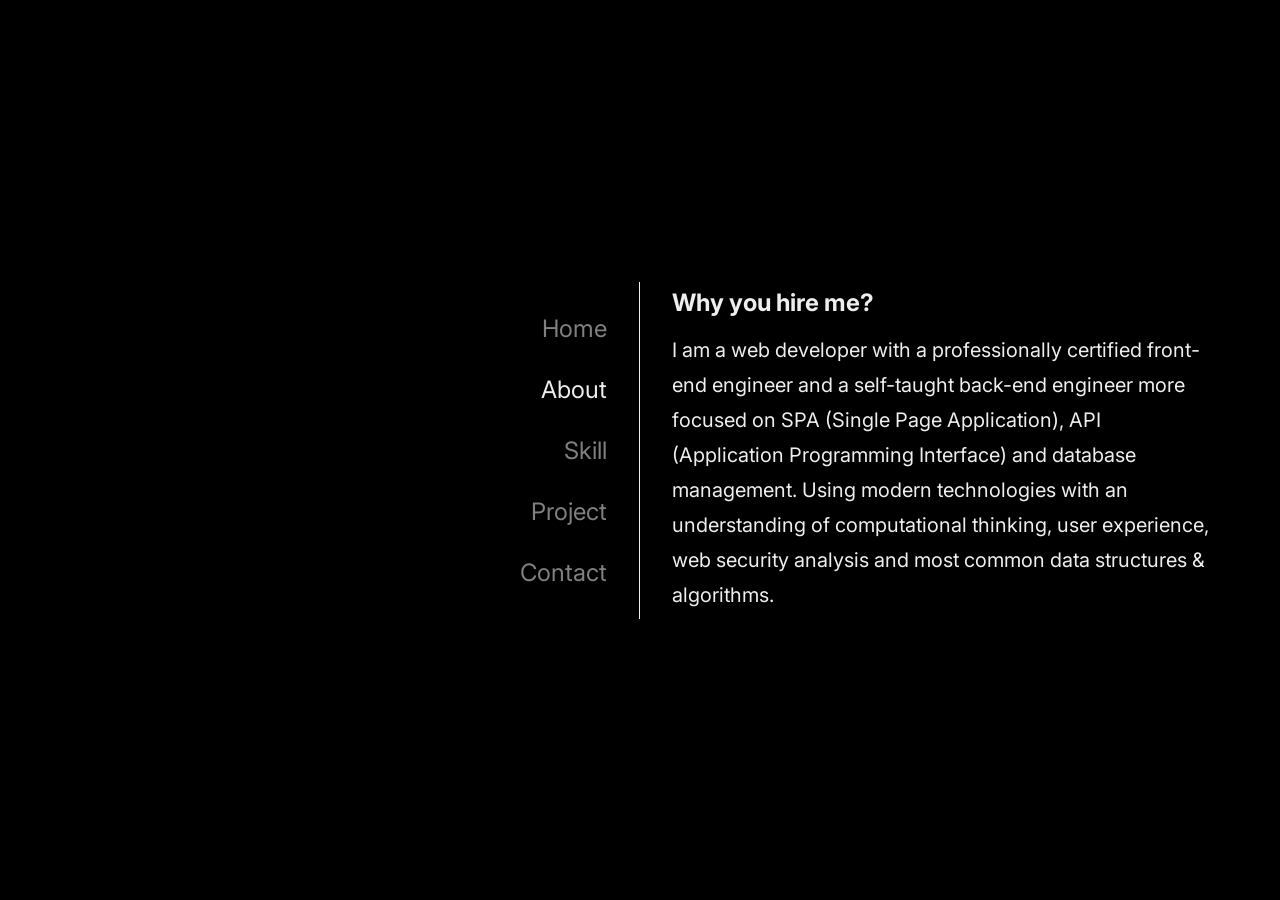
==== about.html @ c6ccb872 "Update 1. New Simple Design 2. Background image removed 3. Icons CSS removed, add SVG tag in html fi" ====
<!DOCTYPE html>
<html lang="en">

<head>
    <meta charset="UTF-8" />
    <meta name="viewport" content="width=device-width, initial-scale=1.0" />
    <meta name="description"
        content="My name is Malik Jahanzaib and I am a Web Developer professionally certified by Codecademy. This is my portfolio website here I showcase my skills and projects as a Web Developer" />
    <link rel="stylesheet" href="style.css" />
    <script src="script.js" defer></script>
    <title>About | Malik Jahanzaib | Web Developer</title>
</head>

<body>
    <header>
        <div class="menu-icon">≣</div>
        <nav class="navigation">
            <div class="navigation-close-btn">✘</div>
            <ul class="nav-links-container">
                <li class="nav-link"><a href="index.html">Home</a></li>
                <li class="nav-link"><a href="about.html">About</a></li>
                <li class="nav-link"><a href="skill.html">Skill</a></li>
                <li class="nav-link"><a href="project.html">Project</a></li>
                <li class="nav-link"><a href="contact.html">Contact</a></li>
            </ul>
        </nav>
    </header>

    <main class="about-container">
        <h2 class="about-title">Why you hire me?</h2>
        <p>
            I am a web developer with a professionally certified front-end engineer and a self-taught back-end engineer
            more focused on SPA (Single Page Application), API (Application Programming Interface) and database
            management. Using modern technologies with an understanding of computational thinking, user experience, web
            security analysis and most common data structures &amp; algorithms.
        </p>
    </main>
</body>

</html>
---- style.css ----
@import url('https://fonts.googleapis.com/css2?family=Inter:wght@100..900&display=swap');

/* Reset Style */
* {
    box-sizing: border-box;
    margin: 0;
    padding: 0;
}

:root {
    font-size: 16px;
}

/* Global Style */
body {
    background-color: black;
    color: #eee;
    font-family: "Inter", sans-serif;
    font-optical-sizing: auto;
    font-style: normal;
    padding: 1rem;
    min-height: 100lvh;
}

a {
    display: inline-block;
    text-decoration: none;
    color: inherit;
}

p {
    line-height: 1.75;
    font-size: 1.25rem;
}

li {
    list-style: none;
}

strong {
    color: springgreen;
}

.menu-icon,
.navigation-close-btn {
    font-size: 2rem;
    text-align: right;
}

.navigation-close-btn {
    position: fixed;
    top: 1rem;
    right: 1rem;
}

.navigation {
    display: none;
    position: fixed;
    top: 0;
    left: 0;
    width: 100%;
    padding: 1rem;
    background-color: black;
    z-index: 10;
}

.nav-links-container {
    display: flex;
    flex-direction: column;
    justify-content: center;
    align-items: center;
    min-height: 100vh;
    gap: 2rem;
}

.nav-link {
    font-size: 1.5rem;
}

main {
    display: flex;
    flex-direction: column;
    justify-content: center;
    align-items: center;
    min-height: 80lvh;
    text-align: center;
    padding: 2rem 0;
    gap: 1rem;
}

.profile-picture {
    width: 8rem;
    border-radius: 2rem;
}

.profile-name {
    font-size: 2rem;
}

.profile-career {
    font-size: 1.75rem;
    font-weight: 700;
    color: springgreen;
}

.profile-technology-stack {
    font-size: 1.5rem;
}

.certificate-link {
    background-color: darkorange;
    padding: 0.5rem 2rem;
    color: black;
    font-weight: 700;
}

.skill-container {
    flex-direction: row;
    flex-wrap: wrap;
    gap: 1rem;
}

.skill-card {
    display: inline-flex;
    flex-direction: column;
    align-items: center;
    justify-content: center;
    gap: 0.5rem;
    /* background-color: red; */
    width: 6rem;
    height: 6rem;
}

.skill-icon {
    width: 3rem;
}

.skill-title {
    font-size: 0.75rem;
}

.project-link {
    display: flex;
    align-items: center;
    gap: 2rem;
}

.project-arrow-icon {
    font-size: 1.5rem;
}

.contact-link {
    display: flex;
    align-items: center;
    gap: 1rem;
    margin-bottom: 1rem;
}

.contact-container {
    align-items: start;
}

.contact-icon {
    width: 2rem;
    height: 2rem;
}

/* Utilities */
.white-shadow {
    filter: drop-shadow(0 0 2px white);
}

.show {
    display: block;
}

@media screen and (min-width:700px) {
    main {
        width: 80%;
        margin: 0 auto;
    }

}

@media screen and (min-width:1000px) {
    body {
        display: grid;
        grid-template-columns: repeat(2, 1fr);
        height: 100vh;
        align-items: center;
        padding: 0 2rem;
    }

    .menu-icon,
    .navigation-close-btn {
        display: none;
    }

    .navigation {
        display: block;
        position: static;
        padding: 2rem;
        border-right: 1px solid #eee;
    }

    .nav-links-container {
        align-items: end;
        min-height: 0;
    }

    .nav-link a {
        color: gray;
    }

    main {
        padding: 0 2rem;
        min-height: 0;
        align-items: start;
        width: 100%;
        margin: 0;
        text-align: left;
    }

    .skill-container {
        justify-content: start;
    }

    .skill-card:hover {
        transform: scale(1.5);
    }

    .certificate-link:hover {
        background-color: orange;
    }

    .project-link:hover,
    .contact-link:hover .contact-title {
        color: springgreen;
    }

    .contact-link:hover .contact-icon {
        fill: springgreen;
    }

}
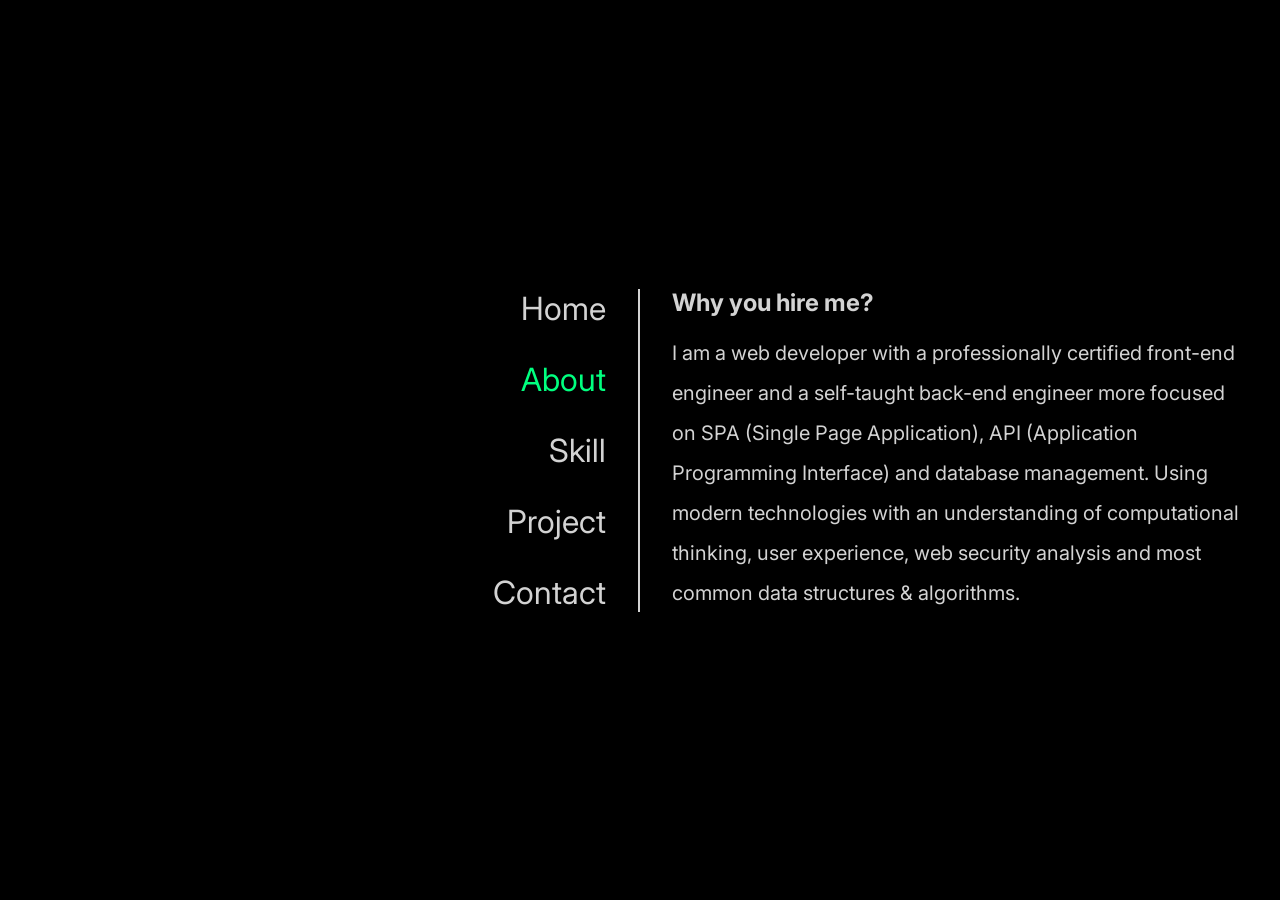
==== commit 82c0453a: "Update 1. Profile picture brightness adjustment 2. CSS refactor" ====
--- a/about.html
+++ b/about.html
@@ -13,10 +13,8 @@
 
 <body>
     <header>
-        <div class="menu-icon">≣</div>
-        <nav class="navigation">
-            <div class="navigation-close-btn">✘</div>
-            <ul class="nav-links-container">
+        <nav>
+            <ul class="navigation">
                 <li class="nav-link"><a href="index.html">Home</a></li>
                 <li class="nav-link"><a href="about.html">About</a></li>
                 <li class="nav-link"><a href="skill.html">Skill</a></li>
@@ -28,7 +26,7 @@
 
     <main class="about-container">
         <h2 class="about-title">Why you hire me?</h2>
-        <p>
+        <p class="about-description">
             I am a web developer with a professionally certified front-end engineer and a self-taught back-end engineer
             more focused on SPA (Single Page Application), API (Application Programming Interface) and database
             management. Using modern technologies with an understanding of computational thinking, user experience, web
--- a/style.css
+++ b/style.css
@@ -13,233 +13,76 @@
 
 /* Global Style */
 body {
+    display: grid;
+    grid-template-columns: repeat(2,1fr);
+    align-items: center;
     background-color: black;
-    color: #eee;
+    color: lightgrey;
     font-family: "Inter", sans-serif;
     font-optical-sizing: auto;
     font-style: normal;
-    padding: 1rem;
-    min-height: 100lvh;
+    padding: 2rem;
+    min-height: 100vh;
 }
 
-a {
-    display: inline-block;
-    text-decoration: none;
-    color: inherit;
-}
-
-p {
-    line-height: 1.75;
-    font-size: 1.25rem;
-}
-
-li {
-    list-style: none;
-}
-
-strong {
-    color: springgreen;
-}
-
-.menu-icon,
-.navigation-close-btn {
-    font-size: 2rem;
-    text-align: right;
-}
-
-.navigation-close-btn {
-    position: fixed;
-    top: 1rem;
-    right: 1rem;
-}
+main { padding-left: 2rem; }
+li { list-style-type: none; }
+a { text-decoration: none; color: inherit; display: inline-block;}
 
 .navigation {
-    display: none;
-    position: fixed;
-    top: 0;
-    left: 0;
-    width: 100%;
-    padding: 1rem;
-    background-color: black;
-    z-index: 10;
-}
-
-.nav-links-container {
     display: flex;
     flex-direction: column;
-    justify-content: center;
-    align-items: center;
-    min-height: 100vh;
+    align-items: end;
+    border-right: 2px solid lightgray;
+    text-align: right;
+    padding-right: 2rem;
+    font-size: 2rem;
     gap: 2rem;
 }
 
-.nav-link {
-    font-size: 1.5rem;
+.profile-picture { width: 8rem; border-radius: 50%; margin-bottom: 1rem; }
+.profile-name { font-size: 1.5rem;}
+.profile-technology-stack { font-size: 1.5rem;}
+.profile-career {color: springgreen;}
+.certificate-link { border: 1px solid lightgray; padding: 0.5rem 2rem; margin-top: 1rem;}
+.certificate-link:hover {background-color: lightgray; color: black;}
+.about-title {margin-bottom: 1rem;}
+.about-description {line-height: 2; font-size: 1.25rem;}
+.skill-container {display: flex; flex-wrap: wrap;}
+.skill-card {display: flex; flex-direction: column; align-items: center; justify-content: center; width: 8rem; height: 7rem;}
+.skill-card::after {content: attr(title);}
+.skill-icon {width: 4rem;}
+.project-link{display: flex; align-items: center; gap: 2rem;}
+.project-link:hover {color: springgreen; gap: 4rem;}
+.project-arrow-icon {font-size: 1.5rem;}
+.contact-container {display: flex; flex-direction: column; gap: 2rem;}
+.contact-link {display: flex; align-items: center; gap: 1rem;}
+.contact-link:hover .contact-icon {fill: springgreen;}
+.contact-link:hover .contact-title {color: springgreen;}
+.contact-icon {width: 2rem;}
+.white-shadow {filter: contrast(0);}
+
+@media screen and (max-width:1000px) {
+    body{ grid-template-columns: 1fr 2fr; }
 }
 
-main {
-    display: flex;
-    flex-direction: column;
-    justify-content: center;
-    align-items: center;
-    min-height: 80lvh;
-    text-align: center;
-    padding: 2rem 0;
-    gap: 1rem;
+@media screen and (max-width:600px) {
+    body{ grid-template-columns: 1fr; padding: 1rem; align-items: start;}
+    .navigation {
+        flex-direction: row;
+        flex-wrap: wrap;
+        justify-content: flex-end;
+        font-size: 1rem;
+        gap: 1rem;
+        border: none;
+        padding: 0;
+    }
+    main { padding: 0; align-self: flex-end;}
+    .about-description {font-size: 1rem;}
+    .skill-container {gap: 0.5rem;}
+    .skill-card {height: 5rem; width: 5rem;}
+    .skill-card::after {font-size: 0.75rem;}
+    .skill-icon {width: 3rem;}
+    .project-link {gap: 0.5rem;}
+    .project-title {font-size: 1.25rem;}
 }
-
-.profile-picture {
-    width: 8rem;
-    border-radius: 2rem;
-}
-
-.profile-name {
-    font-size: 2rem;
-}
-
-.profile-career {
-    font-size: 1.75rem;
-    font-weight: 700;
-    color: springgreen;
-}
-
-.profile-technology-stack {
-    font-size: 1.5rem;
-}
-
-.certificate-link {
-    background-color: darkorange;
-    padding: 0.5rem 2rem;
-    color: black;
-    font-weight: 700;
-}
-
-.skill-container {
-    flex-direction: row;
-    flex-wrap: wrap;
-    gap: 1rem;
-}
-
-.skill-card {
-    display: inline-flex;
-    flex-direction: column;
-    align-items: center;
-    justify-content: center;
-    gap: 0.5rem;
-    /* background-color: red; */
-    width: 6rem;
-    height: 6rem;
-}
-
-.skill-icon {
-    width: 3rem;
-}
-
-.skill-title {
-    font-size: 0.75rem;
-}
-
-.project-link {
-    display: flex;
-    align-items: center;
-    gap: 2rem;
-}
-
-.project-arrow-icon {
-    font-size: 1.5rem;
-}
-
-.contact-link {
-    display: flex;
-    align-items: center;
-    gap: 1rem;
-    margin-bottom: 1rem;
-}
-
-.contact-container {
-    align-items: start;
-}
-
-.contact-icon {
-    width: 2rem;
-    height: 2rem;
-}
-
-/* Utilities */
-.white-shadow {
-    filter: drop-shadow(0 0 2px white);
-}
-
-.show {
-    display: block;
-}
-
-@media screen and (min-width:700px) {
-    main {
-        width: 80%;
-        margin: 0 auto;
-    }
-
-}
-
-@media screen and (min-width:1000px) {
-    body {
-        display: grid;
-        grid-template-columns: repeat(2, 1fr);
-        height: 100vh;
-        align-items: center;
-        padding: 0 2rem;
-    }
-
-    .menu-icon,
-    .navigation-close-btn {
-        display: none;
-    }
-
-    .navigation {
-        display: block;
-        position: static;
-        padding: 2rem;
-        border-right: 1px solid #eee;
-    }
-
-    .nav-links-container {
-        align-items: end;
-        min-height: 0;
-    }
-
-    .nav-link a {
-        color: gray;
-    }
-
-    main {
-        padding: 0 2rem;
-        min-height: 0;
-        align-items: start;
-        width: 100%;
-        margin: 0;
-        text-align: left;
-    }
-
-    .skill-container {
-        justify-content: start;
-    }
-
-    .skill-card:hover {
-        transform: scale(1.5);
-    }
-
-    .certificate-link:hover {
-        background-color: orange;
-    }
-
-    .project-link:hover,
-    .contact-link:hover .contact-title {
-        color: springgreen;
-    }
-
-    .contact-link:hover .contact-icon {
-        fill: springgreen;
-    }
-
-}
